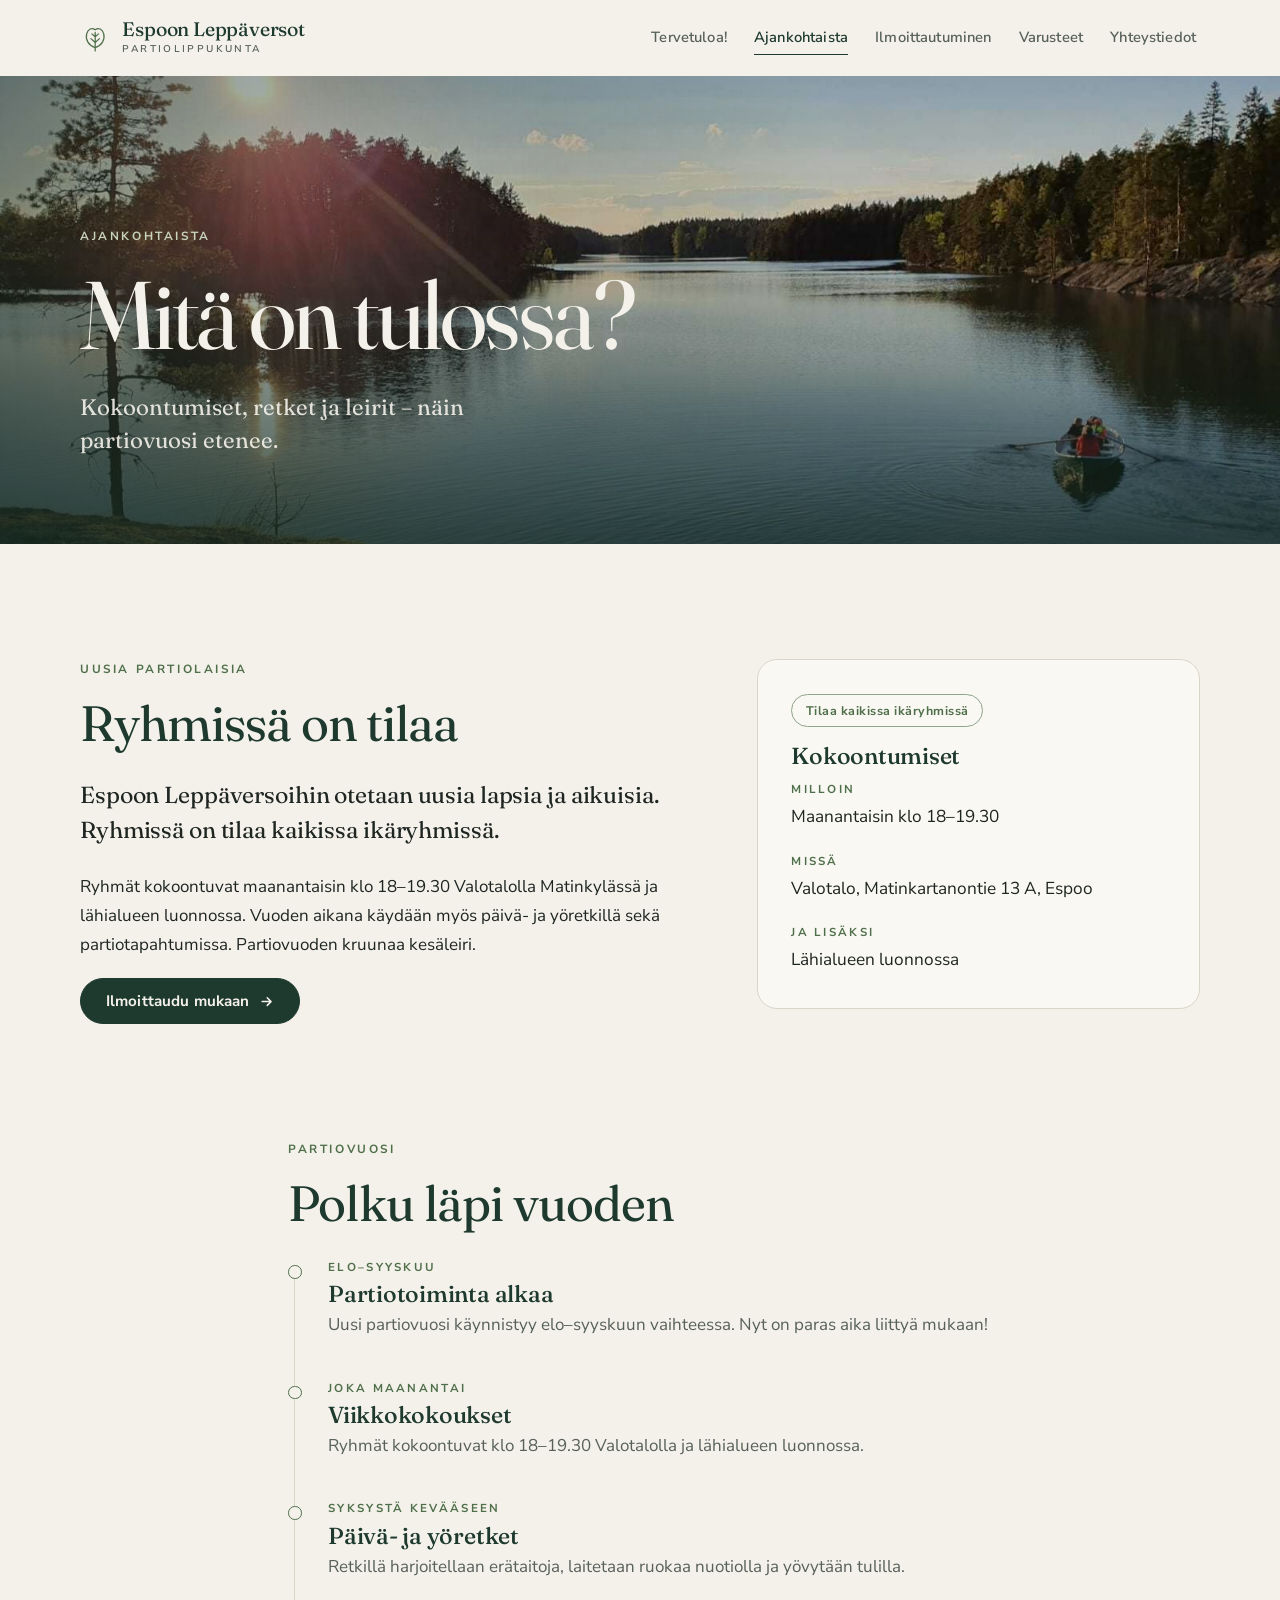
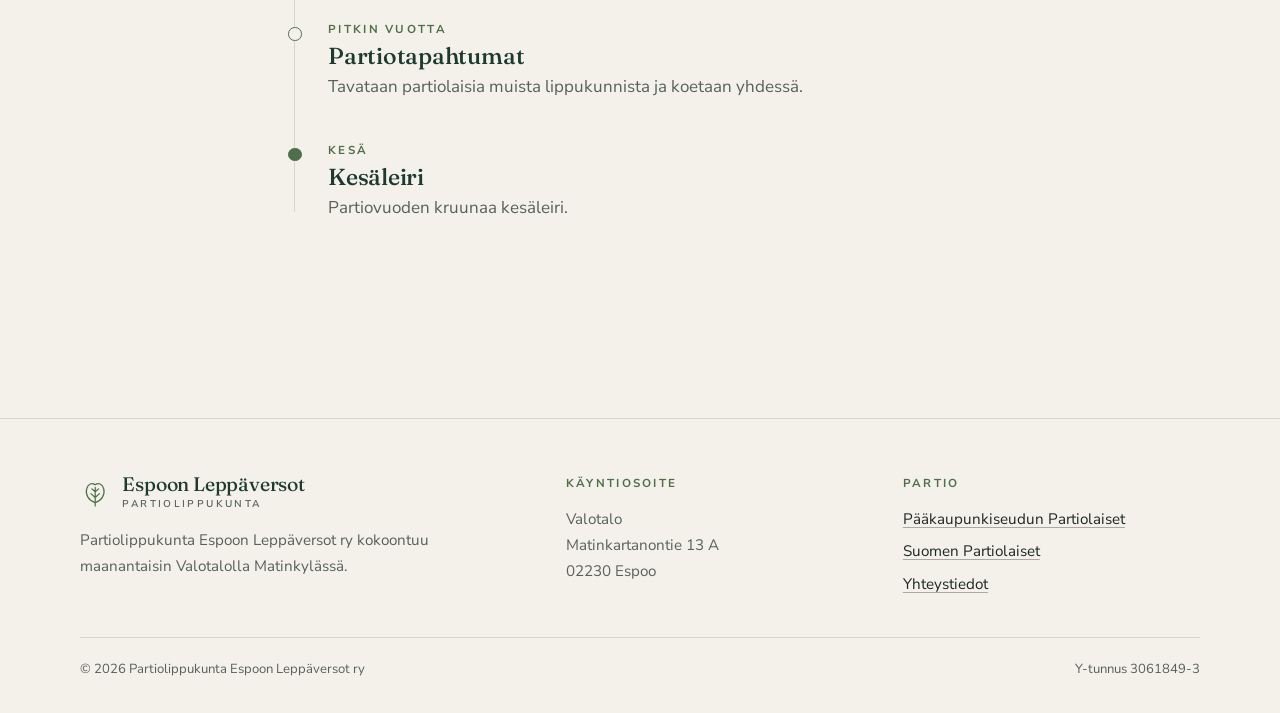
==== ajankohtaista/index.html @ aa21e2ee "initial commit" ====
<!doctype html>
<html lang="fi">
<head>
  <meta charset="utf-8">
  <meta name="viewport" content="width=device-width, initial-scale=1">
  <title>Ajankohtaista – Espoon Leppäversot</title>
  <meta name="description" content="Espoon Leppäversot kokoontuu maanantaisin klo 18–19.30 Valotalolla Matinkylässä. Ryhmissä on tilaa kaikissa ikäryhmissä.">
  <meta name="theme-color" content="#f4f1ea">
  <meta property="og:title" content="Ajankohtaista – Espoon Leppäversot">
  <meta property="og:description" content="Espoon Leppäversot kokoontuu maanantaisin klo 18–19.30 Valotalolla Matinkylässä. Ryhmissä on tilaa kaikissa ikäryhmissä.">
  <meta property="og:image" content="../assets/img/jarvi.jpg">
  <meta property="og:locale" content="fi_FI">
  <link rel="icon" href="../assets/img/favicon.svg" type="image/svg+xml">
  <link rel="preload" href="../assets/fonts/fraunces.woff2" as="font" type="font/woff2" crossorigin>
  <link rel="preload" href="../assets/fonts/nunito-sans.woff2" as="font" type="font/woff2" crossorigin>
  <link rel="stylesheet" href="../assets/css/style.css">
  <script>document.documentElement.classList.add("js");</script>
  <script src="../assets/js/main.js" defer></script>
</head>
<body data-page="ajankohtaista">
  <script src="../assets/js/layout.js" data-part="header"></script>

  <main id="main">
    <section class="hero hero--page" style="--focus: center 40%">
      <div class="hero__frame">
        <img class="hero__bg" src="../assets/img/jarvi.jpg" srcset="../assets/img/jarvi-800.jpg 800w, ../assets/img/jarvi.jpg 1600w" sizes="100vw" alt="Aurinko laskee metsäjärven ylle, partiolaiset soutavat veneellä" fetchpriority="high">
        <div class="hero__content">
          <p class="kicker">Ajankohtaista</p>
          <h1>Mitä on tulossa?</h1>
          <p class="hero__tagline">Kokoontumiset, retket ja leirit – näin partiovuosi etenee.</p>
        </div>
      </div>
    </section>

    <section class="section">
      <div class="wrap meet">
        <div class="reveal">
          <p class="kicker">Uusia partiolaisia</p>
          <h2>Ryhmissä on tilaa</h2>
          <p class="lead">Espoon Leppäversoihin otetaan uusia lapsia ja aikuisia. Ryhmissä on tilaa kaikissa ikäryhmissä.</p>
          <p>Ryhmät kokoontuvat maanantaisin klo 18–19.30 Valotalolla Matinkylässä ja lähialueen luonnossa. Vuoden aikana käydään myös päivä- ja yöretkillä sekä partiotapahtumissa. Partiovuoden kruunaa kesäleiri.</p>
          <div class="actions">
            <a class="btn" href="../ilmoittaudu/">Ilmoittaudu mukaan <svg viewBox="0 0 24 24" fill="none" stroke="currentColor" stroke-width="2.4" stroke-linecap="round" stroke-linejoin="round" aria-hidden="true"><path d="M5 12h14M13 6l6 6-6 6"/></svg></a>
          </div>
        </div>
        <aside class="card reveal" style="--delay: .1s" aria-labelledby="kokoontumiset">
          <span class="badge">Tilaa kaikissa ikäryhmissä</span>
          <h3 id="kokoontumiset" style="margin-top: 1rem">Kokoontumiset</h3>
          <dl class="info">
            <div><dt>Milloin</dt><dd>Maanantaisin klo 18–19.30</dd></div>
            <div><dt>Missä</dt><dd>Valotalo, Matinkartanontie 13 A, Espoo</dd></div>
            <div><dt>Ja lisäksi</dt><dd>Lähialueen luonnossa</dd></div>
          </dl>
        </aside>
      </div>
    </section>

    <section class="section" style="padding-top: 0" aria-labelledby="partiovuosi">
      <div class="wrap wrap--narrow">
        <div class="reveal">
          <p class="kicker">Partiovuosi</p>
          <h2 id="partiovuosi">Polku läpi vuoden</h2>
        </div>
        <!--
          Ajankohtaisia tapahtumia voi lisätä tähän listaan kopioimalla <li>-elementin.
          Päivämäärälliseen tapahtumaan käytä esim.:
            <li><time datetime="2026-11-14">La 14.11.</time><h3>Yöretki</h3><p>Lisätietoa…</p></li>
        -->
        <ol class="trail">
          <li class="reveal"><span class="when">Elo–syyskuu</span><h3>Partiotoiminta alkaa</h3><p>Uusi partiovuosi käynnistyy elo–syyskuun vaihteessa. Nyt on paras aika liittyä mukaan!</p></li>
          <li class="reveal"><span class="when">Joka maanantai</span><h3>Viikkokokoukset</h3><p>Ryhmät kokoontuvat klo 18–19.30 Valotalolla ja lähialueen luonnossa.</p></li>
          <li class="reveal"><span class="when">Syksystä kevääseen</span><h3>Päivä- ja yöretket</h3><p>Retkillä harjoitellaan erätaitoja, laitetaan ruokaa nuotiolla ja yövytään tulilla.</p></li>
          <li class="reveal"><span class="when">Pitkin vuotta</span><h3>Partiotapahtumat</h3><p>Tavataan partiolaisia muista lippukunnista ja koetaan yhdessä.</p></li>
          <li class="reveal"><span class="when">Kesä</span><h3>Kesäleiri</h3><p>Partiovuoden kruunaa kesäleiri.</p></li>
        </ol>
      </div>
    </section>

  </main>

  <script src="../assets/js/layout.js" data-part="footer"></script>
</body>
</html>
---- assets/css/style.css ----
/* ==========================================================================
   Espoon Leppäversot — global stylesheet
   Plain CSS, no frameworks. Sections:
   1. Fonts   2. Tokens   3. Base   4. Layout   5. Header & nav
   6. Hero   7. Components   8. Page sections   9. Footer
   10. Lightbox   11. Motion   12. Responsive
   ========================================================================== */

/* 1. Fonts (local, SIL Open Font License) -------------------------------- */
@font-face {
  font-family: "Fraunces";
  src: url("../fonts/fraunces.woff2") format("woff2");
  font-weight: 400 800;
  font-style: normal;
  font-display: swap;
}
@font-face {
  font-family: "Fraunces";
  src: url("../fonts/fraunces-italic.woff2") format("woff2");
  font-weight: 400 600;
  font-style: italic;
  font-display: swap;
}
@font-face {
  font-family: "Nunito Sans";
  src: url("../fonts/nunito-sans.woff2") format("woff2");
  font-weight: 400 800;
  font-style: normal;
  font-display: swap;
}
@font-face {
  font-family: "Nunito Sans";
  src: url("../fonts/nunito-sans-italic.woff2") format("woff2");
  font-weight: 400;
  font-style: italic;
  font-display: swap;
}

/* 2. Design tokens ------------------------------------------------------- */
:root {
  /* forest palette: deep pine, moss, sage, lichen, birch-bark cream, brass */
  --pine: #1e3a2f;
  --pine-deep: #142a21;
  --moss: #4f6f4a;
  --sage: #8fa58a;
  --lichen: #c9d4bd;
  --cream: #f4f1ea;
  --brass: #a8834a;

  --bg: var(--cream);
  --surface: #faf8f3;
  --ink: #1f2622;
  --ink-soft: #57615a;
  --line: #d9d5c9;
  --heading: var(--pine);
  --accent: var(--moss);
  --link: var(--pine);

  --font-display: "Fraunces", "Iowan Old Style", "Palatino Linotype", Georgia, serif;
  --font-body: "Nunito Sans", system-ui, -apple-system, "Segoe UI", Roboto, sans-serif;

  --wrap: 70rem;
  --gutter: clamp(1.1rem, 4vw, 2.5rem);
  --radius: 1.25rem;
  --radius-lg: clamp(1.25rem, 2.5vw, 2rem);
  --header-h: 4.75rem;
  --ease: cubic-bezier(.2, .7, .2, 1);

  color-scheme: light;
}

@media (prefers-color-scheme: dark) {
  :root {
    --bg: #111915;
    --surface: #17221c;
    --ink: #e4e8df;
    --ink-soft: #a9b3a8;
    --line: #2a3a31;
    --heading: #e6ebdc;
    --accent: var(--sage);
    --link: var(--lichen);
    color-scheme: dark;
  }
}

/* 3. Base ---------------------------------------------------------------- */
*, *::before, *::after { box-sizing: border-box; }

html {
  -webkit-text-size-adjust: 100%;
  scroll-behavior: smooth;
  scroll-padding-top: calc(var(--header-h) + 1rem);
}

body {
  margin: 0;
  background: var(--bg);
  color: var(--ink);
  font-family: var(--font-body);
  font-size: 1.0625rem;
  line-height: 1.7;
  text-rendering: optimizeLegibility;
  -webkit-font-smoothing: antialiased;
}

img { display: block; max-width: 100%; height: auto; }

h1, h2, h3 {
  font-family: var(--font-display);
  font-optical-sizing: auto;
  font-weight: 400;
  color: var(--heading);
  line-height: 1.08;
  letter-spacing: -.02em;
  margin: 0 0 .55em;
  text-wrap: balance;
}
h1 { font-size: clamp(2.8rem, 7.5vw, 6rem); letter-spacing: -.03em; }
h2 { font-size: clamp(2rem, 4.2vw, 3.1rem); }
h3 { font-size: clamp(1.25rem, 2vw, 1.45rem); font-weight: 500; letter-spacing: -.01em; }
h1 em, h2 em { font-style: italic; color: var(--accent); }

p { margin: 0 0 1.1em; text-wrap: pretty; }

a {
  color: var(--link);
  text-decoration: underline;
  text-decoration-color: color-mix(in srgb, currentColor 35%, transparent);
  text-decoration-thickness: 1px;
  text-underline-offset: .22em;
  transition: text-decoration-color .2s, color .2s;
}
a:hover { text-decoration-color: currentColor; }

:focus-visible {
  outline: 2px solid var(--brass);
  outline-offset: 3px;
  border-radius: 4px;
}

::selection { background: var(--lichen); color: var(--pine-deep); }

.skip-link {
  position: absolute;
  left: 1rem;
  top: -4rem;
  z-index: 100;
  padding: .6rem 1rem;
  background: var(--pine);
  color: var(--cream);
  border-radius: .5rem;
}
.skip-link:focus { top: 1rem; }

/* 4. Layout -------------------------------------------------------------- */
.wrap {
  width: min(100% - 2 * var(--gutter), var(--wrap));
  margin-inline: auto;
}
.wrap--narrow { --wrap: 44rem; }

.section { padding-block: clamp(4rem, 9vw, 7.5rem); }

.split {
  display: grid;
  gap: clamp(2.5rem, 6vw, 6rem);
  align-items: center;
  grid-template-columns: 1.1fr .9fr;
}

.kicker {
  display: block;
  font-family: var(--font-body);
  font-weight: 700;
  font-size: .74rem;
  letter-spacing: .22em;
  text-transform: uppercase;
  color: var(--accent);
  margin-bottom: 1.1rem;
}

.lead {
  font-family: var(--font-display);
  font-weight: 400;
  font-size: clamp(1.2rem, 2vw, 1.45rem);
  line-height: 1.5;
  color: var(--ink);
  letter-spacing: -.005em;
}

/* 5. Header & nav -------------------------------------------------------- */
.site-header {
  position: sticky;
  top: 0;
  z-index: 50;
  height: var(--header-h);
  border-bottom: 1px solid transparent;
  transition: border-color .3s;
}
/* The frosted background sits on a pseudo-element: a backdrop-filter on the
   header itself would trap the fixed mobile menu inside the header's box. */
.site-header::before {
  content: "";
  position: absolute;
  inset: 0;
  z-index: -1;
  background: color-mix(in srgb, var(--bg) 86%, transparent);
  -webkit-backdrop-filter: blur(14px);
  backdrop-filter: blur(14px);
}
.nav-open .site-header::before { background: var(--bg); }
.site-header.is-scrolled { border-bottom-color: var(--line); }

.site-header .wrap {
  height: 100%;
  display: flex;
  align-items: center;
  justify-content: space-between;
  gap: 1rem;
}

.brand {
  display: inline-flex;
  align-items: center;
  gap: .75rem;
  color: var(--heading);
  text-decoration: none;
  font-family: var(--font-display);
  font-weight: 450;
  font-size: 1.22rem;
  letter-spacing: -.01em;
  line-height: 1;
}
.brand svg { width: 1.9rem; height: 1.9rem; flex: none; color: var(--accent); transition: transform .6s var(--ease); }
.brand:hover svg { transform: rotate(-10deg); }
.brand small {
  display: block;
  font-family: var(--font-body);
  font-weight: 600;
  font-size: .62rem;
  letter-spacing: .24em;
  text-transform: uppercase;
  color: var(--ink-soft);
  margin-top: .35rem;
}

.nav ul {
  display: flex;
  gap: clamp(.25rem, 1.5vw, 1.4rem);
  margin: 0;
  padding: 0;
  list-style: none;
}
.nav a {
  position: relative;
  display: block;
  padding: .5rem .25rem;
  color: var(--ink-soft);
  text-decoration: none;
  font-weight: 600;
  font-size: .92rem;
  letter-spacing: .01em;
}
.nav a::after {
  content: "";
  position: absolute;
  left: .25rem;
  right: .25rem;
  bottom: .2rem;
  height: 1px;
  background: currentColor;
  transform: scaleX(0);
  transform-origin: left;
  transition: transform .35s var(--ease);
}
.nav a:hover { color: var(--heading); }
.nav a:hover::after, .nav a[aria-current="page"]::after { transform: scaleX(1); }
.nav a[aria-current="page"] { color: var(--heading); }

.nav-toggle {
  display: none;
  appearance: none;
  border: 0;
  background: transparent;
  color: var(--heading);
  width: 2.75rem;
  height: 2.75rem;
  margin-right: -.5rem;
  cursor: pointer;
  position: relative;
}
.nav-toggle span,
.nav-toggle span::before,
.nav-toggle span::after {
  position: absolute;
  left: 50%;
  width: 1.35rem;
  height: 1.5px;
  margin-left: -.675rem;
  background: currentColor;
  transition: transform .3s var(--ease), background-color .2s;
}
.nav-toggle span { top: 50%; }
.nav-toggle span::before, .nav-toggle span::after { content: ""; left: 0; margin: 0; }
.nav-toggle span::before { transform: translateY(-5px); }
.nav-toggle span::after { transform: translateY(5px); }
.nav-toggle[aria-expanded="true"] span { background: transparent; }
.nav-toggle[aria-expanded="true"] span::before { transform: rotate(45deg); background: var(--heading); }
.nav-toggle[aria-expanded="true"] span::after { transform: rotate(-45deg); background: var(--heading); }

/* 6. Hero — a framed photograph ------------------------------------------ */
.hero__frame {
  position: relative;
  isolation: isolate;
  display: flex;
  align-items: flex-end;
  min-height: min(calc(100svh - var(--header-h)), 52rem);
  overflow: hidden;
  background: var(--pine);
  color: var(--cream);
}
.hero--page .hero__frame { min-height: clamp(20rem, 52svh, 30rem); }

.hero__bg {
  position: absolute;
  inset: 0;
  z-index: -2;
  width: 100%;
  height: 100%;
  object-fit: cover;
  object-position: var(--focus, center);
  animation: settle 2.4s var(--ease) both;
}
.hero__frame::before {
  content: "";
  position: absolute;
  inset: 0;
  z-index: -1;
  background:
    linear-gradient(180deg, rgb(20 42 33 / .15) 0%, rgb(20 42 33 / 0) 35%, rgb(20 42 33 / .75) 100%),
    linear-gradient(90deg, rgb(20 42 33 / .45) 0%, rgb(20 42 33 / 0) 65%);
}

.hero__content {
  width: min(100% - 2 * var(--gutter), var(--wrap));
  margin-inline: auto;
  padding-block: clamp(2.5rem, 7vw, 5.5rem);
}
.hero h1 { color: var(--cream); margin-bottom: .25em; max-width: 14ch; }
.hero .kicker { color: var(--lichen); }
.hero__tagline {
  max-width: 34rem;
  margin: 0;
  font-family: var(--font-display);
  font-size: clamp(1.15rem, 2vw, 1.4rem);
  line-height: 1.45;
  color: rgb(244 241 234 / .9);
}
.hero__tagline q { font-style: italic; quotes: "”" "”"; }
.hero .actions { margin-top: 2rem; }
.hero .btn { --btn-bg: var(--cream); --btn-ink: var(--pine); --btn-line: var(--cream); }
.hero .btn:hover { --btn-bg: #fff; --btn-line: #fff; }
.hero .btn--light { --btn-bg: transparent; --btn-ink: var(--cream); --btn-line: rgb(244 241 234 / .55); }
.hero .btn--light:hover { --btn-bg: rgb(244 241 234 / .1); --btn-line: var(--cream); }

/* 7. Components ---------------------------------------------------------- */
.actions { display: flex; flex-wrap: wrap; gap: .75rem; }

.btn {
  --btn-bg: var(--pine);
  --btn-ink: var(--cream);
  --btn-line: var(--btn-bg);
  display: inline-flex;
  align-items: center;
  gap: .65em;
  padding: .85rem 1.55rem;
  border-radius: 999px;
  border: 1px solid var(--btn-line);
  background: var(--btn-bg);
  color: var(--btn-ink);
  font: 700 .95rem/1.1 var(--font-body);
  letter-spacing: .01em;
  text-decoration: none;
  cursor: pointer;
  transition: background-color .25s, color .25s, border-color .25s;
}
.btn:hover { --btn-bg: var(--moss); --btn-line: var(--moss); }
.btn svg { width: 1em; height: 1em; transition: transform .3s var(--ease); }
.btn:hover svg { transform: translateX(3px); }
.btn--ghost, .btn--ghost:hover { --btn-bg: transparent; --btn-ink: var(--heading); --btn-line: var(--line); }
.btn--ghost:hover { --btn-line: var(--heading); }
.btn--light { --btn-bg: var(--cream); --btn-ink: var(--pine); --btn-line: var(--cream); }
.btn--light:hover { --btn-bg: #fff; --btn-line: #fff; }
.btn--small { padding: .5rem 1rem; font-size: .85rem; }

@media (prefers-color-scheme: dark) {
  .btn { --btn-bg: var(--lichen); --btn-ink: var(--pine-deep); }
  .btn:hover { --btn-bg: #dfe6d5; --btn-line: #dfe6d5; }
}

.card {
  background: var(--surface);
  border: 1px solid var(--line);
  border-radius: var(--radius);
  padding: clamp(1.5rem, 3vw, 2.1rem);
}

/* Ornament: a single line-drawn alder sprig between hairlines */
.ornament {
  display: flex;
  align-items: center;
  justify-content: center;
  gap: 1.25rem;
  color: var(--sage);
  width: min(100% - 2 * var(--gutter), 22rem);
  margin: 0 auto;
}
.ornament::before, .ornament::after {
  content: "";
  flex: 1;
  height: 1px;
  background: var(--line);
}
.ornament svg { width: 4.75rem; height: auto; }

/* Activity list — hairline columns, thin icons */
.features {
  display: grid;
  grid-template-columns: repeat(4, 1fr);
  margin-top: clamp(2.5rem, 5vw, 3.5rem);
  border-top: 1px solid var(--line);
}
.feature { padding: 2rem clamp(1rem, 2vw, 1.75rem) 0 0; }
.feature + .feature { padding-left: clamp(1rem, 2vw, 1.75rem); border-left: 1px solid var(--line); }
.feature p { margin: 0; color: var(--ink-soft); font-size: 1rem; }
.feature h3 { margin-bottom: .4rem; }
.icon {
  width: 2.6rem;
  height: 2.6rem;
  margin-bottom: 1.4rem;
  color: var(--accent);
}
.icon svg { width: 100%; height: 100%; fill: none; stroke: currentColor; stroke-width: 1.1; stroke-linecap: round; stroke-linejoin: round; }

/* Photos */
.photo { margin: 0; }
.photo img {
  width: 100%;
  aspect-ratio: 4 / 3;
  object-fit: cover;
  border-radius: var(--radius);
  transition: transform 1.2s var(--ease);
}
.photo button {
  all: unset;
  display: block;
  cursor: zoom-in;
  border-radius: var(--radius);
  overflow: hidden;
}
.photo button:hover img { transform: scale(1.035); }
.photo button:focus-visible { outline: 2px solid var(--brass); outline-offset: 4px; }
.photo figcaption {
  margin-top: .8rem;
  font: italic 400 .98rem/1.4 var(--font-display);
  color: var(--ink-soft);
}
.photo figcaption::before {
  content: "";
  display: inline-block;
  width: 1.4rem;
  height: 1px;
  margin-right: .6rem;
  vertical-align: middle;
  background: var(--sage);
}
.intro .photo img { aspect-ratio: 4 / 5; }

.gallery {
  display: grid;
  grid-template-columns: 1.25fr .8fr 1fr;
  gap: clamp(1.25rem, 3vw, 2.5rem);
  align-items: center;
  margin-top: clamp(3.5rem, 7vw, 5.5rem);
}
.gallery .photo:last-child { margin-top: 5rem; }

.quote { margin: 0; padding: 0 .5rem; text-align: center; }
.quote .ornament { width: 100%; margin-bottom: 1.25rem; }
.quote p {
  margin: 0;
  font: italic 400 clamp(1.4rem, 2.4vw, 1.85rem)/1.3 var(--font-display);
  color: var(--heading);
  letter-spacing: -.01em;
}

/* Key–value lists */
.info { display: grid; gap: 1.25rem; margin: 0; }
.info div { display: grid; gap: .15rem; }
.info dt {
  font-weight: 700;
  font-size: .72rem;
  letter-spacing: .2em;
  text-transform: uppercase;
  color: var(--accent);
}
.info dd { margin: 0; font-size: 1.08rem; }
.info .mono { font-variant-numeric: tabular-nums; letter-spacing: .03em; }

.badge {
  display: inline-block;
  padding: .3rem .85rem;
  border-radius: 999px;
  border: 1px solid var(--sage);
  color: var(--accent);
  font-weight: 700;
  font-size: .78rem;
  letter-spacing: .04em;
}

/* Year timeline — a quiet vertical line with small rings */
.trail {
  position: relative;
  list-style: none;
  margin: 0;
  padding: 0 0 0 2.5rem;
}
.trail::before {
  content: "";
  position: absolute;
  left: .4rem;
  top: .7rem;
  bottom: .7rem;
  width: 1px;
  background: var(--line);
}
.trail li { position: relative; padding-bottom: 2.4rem; }
.trail li:last-child { padding-bottom: 0; }
.trail li::before {
  content: "";
  position: absolute;
  left: -2.5rem;
  top: .45rem;
  width: .85rem;
  height: .85rem;
  border-radius: 50%;
  background: var(--bg);
  border: 1px solid var(--accent);
}
.trail li:last-child::before { background: var(--accent); }
.trail .when {
  display: block;
  font-weight: 700;
  font-size: .72rem;
  letter-spacing: .2em;
  text-transform: uppercase;
  color: var(--accent);
}
.trail h3 { margin: .25rem 0 .3rem; }
.trail p { margin: 0; color: var(--ink-soft); }

/* Numbered steps — large italic numerals between hairlines */
.steps {
  counter-reset: step;
  list-style: none;
  margin: clamp(2rem, 4vw, 3rem) 0 0;
  padding: 0;
  border-top: 1px solid var(--line);
}
.steps > li {
  counter-increment: step;
  display: grid;
  grid-template-columns: clamp(3.5rem, 9vw, 6rem) 1fr;
  padding-block: 2.25rem;
  border-bottom: 1px solid var(--line);
}
.steps > li::before {
  content: counter(step, decimal-leading-zero);
  grid-row: 1 / span 10;
  font: italic 400 clamp(2rem, 4.5vw, 3rem)/1 var(--font-display);
  color: var(--sage);
}
.steps > li > * { grid-column: 2; justify-self: start; }
.steps h3 { margin: .3rem 0 .5rem; }
.steps ul { margin: .25rem 0 1rem; padding-left: 1.2rem; }
.steps li li::marker { color: var(--sage); }
.steps p:last-child { margin-bottom: 0; }

.phone {
  display: flex;
  flex-wrap: wrap;
  align-items: center;
  gap: .9rem;
  margin: .5rem 0 1.1rem;
}
.phone strong {
  font: 400 clamp(1.5rem, 3vw, 1.9rem)/1 var(--font-display);
  color: var(--heading);
  font-variant-numeric: lining-nums tabular-nums;
  letter-spacing: -.01em;
}

/* Two-column comparison */
.compare {
  display: grid;
  grid-template-columns: repeat(auto-fit, minmax(16rem, 1fr));
  gap: 1.25rem;
  margin-top: 2rem;
}
.compare ul { list-style: none; padding: 0; margin: 1rem 0 0; }
.compare li {
  position: relative;
  padding: .55rem 0 .55rem 1.6rem;
  border-top: 1px solid var(--line);
}
.compare li::before {
  position: absolute;
  left: 0;
  top: .5rem;
  font-family: var(--font-display);
  font-size: 1.05rem;
  color: var(--accent);
}
.compare .plus::before { content: "+"; }
.compare .minus::before { content: "–"; color: var(--brass); }

.contacts {
  display: grid;
  grid-template-columns: repeat(auto-fit, minmax(16rem, 1fr));
  gap: 1.25rem;
  margin-top: 2.5rem;
}
.contact h3 { font-size: clamp(1.5rem, 2.6vw, 1.9rem); font-weight: 400; margin: .35rem 0 0; }
.contact .role {
  font-weight: 700;
  font-size: .72rem;
  letter-spacing: .2em;
  text-transform: uppercase;
  color: var(--accent);
}
.contact .phone { margin-top: 1rem; }

.org-links {
  list-style: none;
  margin: 2rem 0 0;
  padding: 0;
  border-top: 1px solid var(--line);
}
.org-links a {
  display: flex;
  flex-wrap: wrap;
  align-items: baseline;
  justify-content: space-between;
  gap: .25rem 1.5rem;
  padding: 1.1rem 0;
  border-bottom: 1px solid var(--line);
  text-decoration: none;
  color: var(--ink);
}
.org-links strong {
  font: 400 clamp(1.2rem, 2vw, 1.4rem)/1.2 var(--font-display);
  color: var(--heading);
  transition: transform .35s var(--ease), color .35s;
}
.org-links span { font-size: .9rem; color: var(--ink-soft); }
.org-links a:hover strong { transform: translateX(.4rem); color: var(--accent); }

/* 8. Page sections ------------------------------------------------------- */
.section--band { padding-inline: clamp(.6rem, 1.6vw, 1.25rem); padding-top: 0; }
.band {
  --heading: var(--cream);
  --accent: var(--lichen);
  --link: var(--lichen);
  width: auto;
  padding: clamp(3rem, 7vw, 6rem) max(clamp(1.25rem, 5vw, 4rem), (100% - var(--wrap)) / 2);
  border-radius: var(--radius-lg);
  background:
    radial-gradient(90% 120% at 100% 0%, rgb(143 165 138 / .18), transparent 60%),
    var(--pine);
  color: rgb(244 241 234 / .82);
}
.band .lead { color: var(--cream); }
.band .btn { --btn-bg: var(--cream); --btn-ink: var(--pine); --btn-line: var(--cream); }
.band .btn:hover { --btn-bg: #fff; --btn-line: #fff; }
.band .btn--ghost { --btn-bg: transparent; --btn-ink: var(--cream); --btn-line: rgb(244 241 234 / .4); }
.band .btn--ghost:hover { --btn-bg: transparent; --btn-line: var(--cream); }

.join {
  display: grid;
  grid-template-columns: 1.3fr .7fr;
  gap: clamp(2.5rem, 6vw, 5rem);
  align-items: end;
}
.join__aside {
  padding-left: clamp(1.5rem, 3vw, 2.5rem);
  border-left: 1px solid rgb(244 241 234 / .2);
}
.join__aside h3 { font-style: italic; }
.join__aside p { margin: 0; }

.prose .reveal + .reveal > h2:first-child { margin-top: 3rem; }

.meet {
  display: grid;
  grid-template-columns: 1.15fr .85fr;
  gap: clamp(2.5rem, 6vw, 5rem);
  align-items: start;
}

/* 9. Footer -------------------------------------------------------------- */
.site-footer {
  margin-top: clamp(3rem, 7vw, 5rem);
  border-top: 1px solid var(--line);
  color: var(--ink-soft);
  font-size: .95rem;
}
.footer-grid {
  display: grid;
  grid-template-columns: 1.5fr 1fr 1fr;
  gap: 2.5rem;
  padding-block: 3.5rem 2.5rem;
}
.site-footer h2 {
  font: 700 .72rem/1.4 var(--font-body);
  letter-spacing: .2em;
  text-transform: uppercase;
  color: var(--accent);
  margin-bottom: 1rem;
}
.site-footer .brand { margin-bottom: 1.1rem; }
.site-footer p { max-width: 22rem; }
.site-footer a:not(.brand) { color: var(--ink); }
.site-footer ul { list-style: none; margin: 0; padding: 0; display: grid; gap: .4rem; }
.site-footer address { font-style: normal; }
.footer-bottom {
  border-top: 1px solid var(--line);
  padding-block: 1.25rem 2rem;
  font-size: .82rem;
  display: flex;
  flex-wrap: wrap;
  justify-content: space-between;
  gap: .5rem;
}

/* 10. Lightbox ----------------------------------------------------------- */
.lightbox {
  border: 0;
  padding: 0;
  background: transparent;
  max-width: min(92vw, 1400px);
  max-height: 92vh;
  overflow: visible;
}
.lightbox::backdrop { background: rgb(17 25 21 / .9); backdrop-filter: blur(6px); }
.lightbox img { max-height: 82vh; width: auto; border-radius: var(--radius); }
.lightbox p { color: var(--cream); text-align: center; font: italic 400 1.1rem var(--font-display); margin: 1rem 0 0; }
.lightbox__close {
  position: absolute;
  top: -1rem;
  right: -1rem;
  width: 2.75rem;
  height: 2.75rem;
  border-radius: 50%;
  border: 0;
  background: var(--cream);
  color: var(--pine);
  font-size: 1.5rem;
  line-height: 1;
  cursor: pointer;
}

/* 11. Motion ------------------------------------------------------------- */
.js .reveal {
  opacity: 0;
  translate: 0 1.25rem;
  transition: opacity 1s var(--ease), translate 1s var(--ease);
  transition-delay: var(--delay, 0s);
}
.js .reveal.is-visible { opacity: 1; translate: 0 0; }

@keyframes settle {
  from { transform: scale(1.08); }
  to { transform: scale(1); }
}
@keyframes rise {
  from { opacity: 0; translate: 0 1rem; }
  to { opacity: 1; translate: 0 0; }
}
.hero__content > * { animation: rise 1.1s var(--ease) both; animation-delay: .25s; }
.hero__content > :nth-child(2) { animation-delay: .35s; }
.hero__content > :nth-child(3) { animation-delay: .5s; }
.hero__content > :nth-child(4) { animation-delay: .65s; }

@media (prefers-reduced-motion: reduce) {
  *, *::before, *::after { animation: none !important; transition: none !important; scroll-behavior: auto !important; }
  .js .reveal { opacity: 1; translate: none; }
}

/* 12. Responsive --------------------------------------------------------- */
@media (max-width: 60rem) {
  .features { grid-template-columns: 1fr 1fr; }
  .feature:nth-child(3) { padding-left: 0; border-left: 0; }
  .feature:nth-child(n + 3) { margin-top: 2rem; }
}

@media (max-width: 56rem) {
  .split, .join, .meet { grid-template-columns: 1fr; }
  .join__aside { padding-left: 0; padding-top: 2rem; border-left: 0; border-top: 1px solid rgb(244 241 234 / .2); }
  .footer-grid { grid-template-columns: 1fr 1fr; }
  .footer-grid > :first-child { grid-column: 1 / -1; }
  .gallery { grid-template-columns: 1fr 1fr; }
  .gallery .quote { grid-column: 1 / -1; grid-row: 1; padding-bottom: 1rem; }
  .gallery .photo:last-child { margin-top: 0; }
  .intro .photo img { aspect-ratio: 4 / 3; }
}

@media (max-width: 48rem) {
  .nav-toggle { display: block; }
  .nav {
    position: fixed;
    inset: var(--header-h) 0 0;
    z-index: 49;
    overflow-y: auto;
    background: var(--bg);
    padding: 2.5rem var(--gutter);
    visibility: hidden;
    opacity: 0;
    transition: opacity .3s, visibility 0s .3s;
  }
  .nav.is-open { visibility: visible; opacity: 1; transition: opacity .3s; }
  .nav ul { flex-direction: column; gap: 0; border-top: 1px solid var(--line); }
  .nav li { border-bottom: 1px solid var(--line); }
  .nav a { font: 400 1.85rem/1.2 var(--font-display); color: var(--heading); padding: 1rem 0; letter-spacing: -.01em; }
  .nav a::after { display: none; }
  .nav a[aria-current="page"] { font-style: italic; color: var(--accent); }
  body.nav-open { overflow: hidden; }
}

@media (max-width: 34rem) {
  .features { grid-template-columns: 1fr; }
  .feature, .feature + .feature, .feature:nth-child(n + 3) { padding: 1.75rem 0; border-left: 0; margin-top: 0; }
  .feature + .feature { border-top: 1px solid var(--line); }
  .footer-grid { grid-template-columns: 1fr; }
  .gallery { grid-template-columns: 1fr; }
  .brand small { display: none; }
  .steps > li { grid-template-columns: 3rem 1fr; }
}
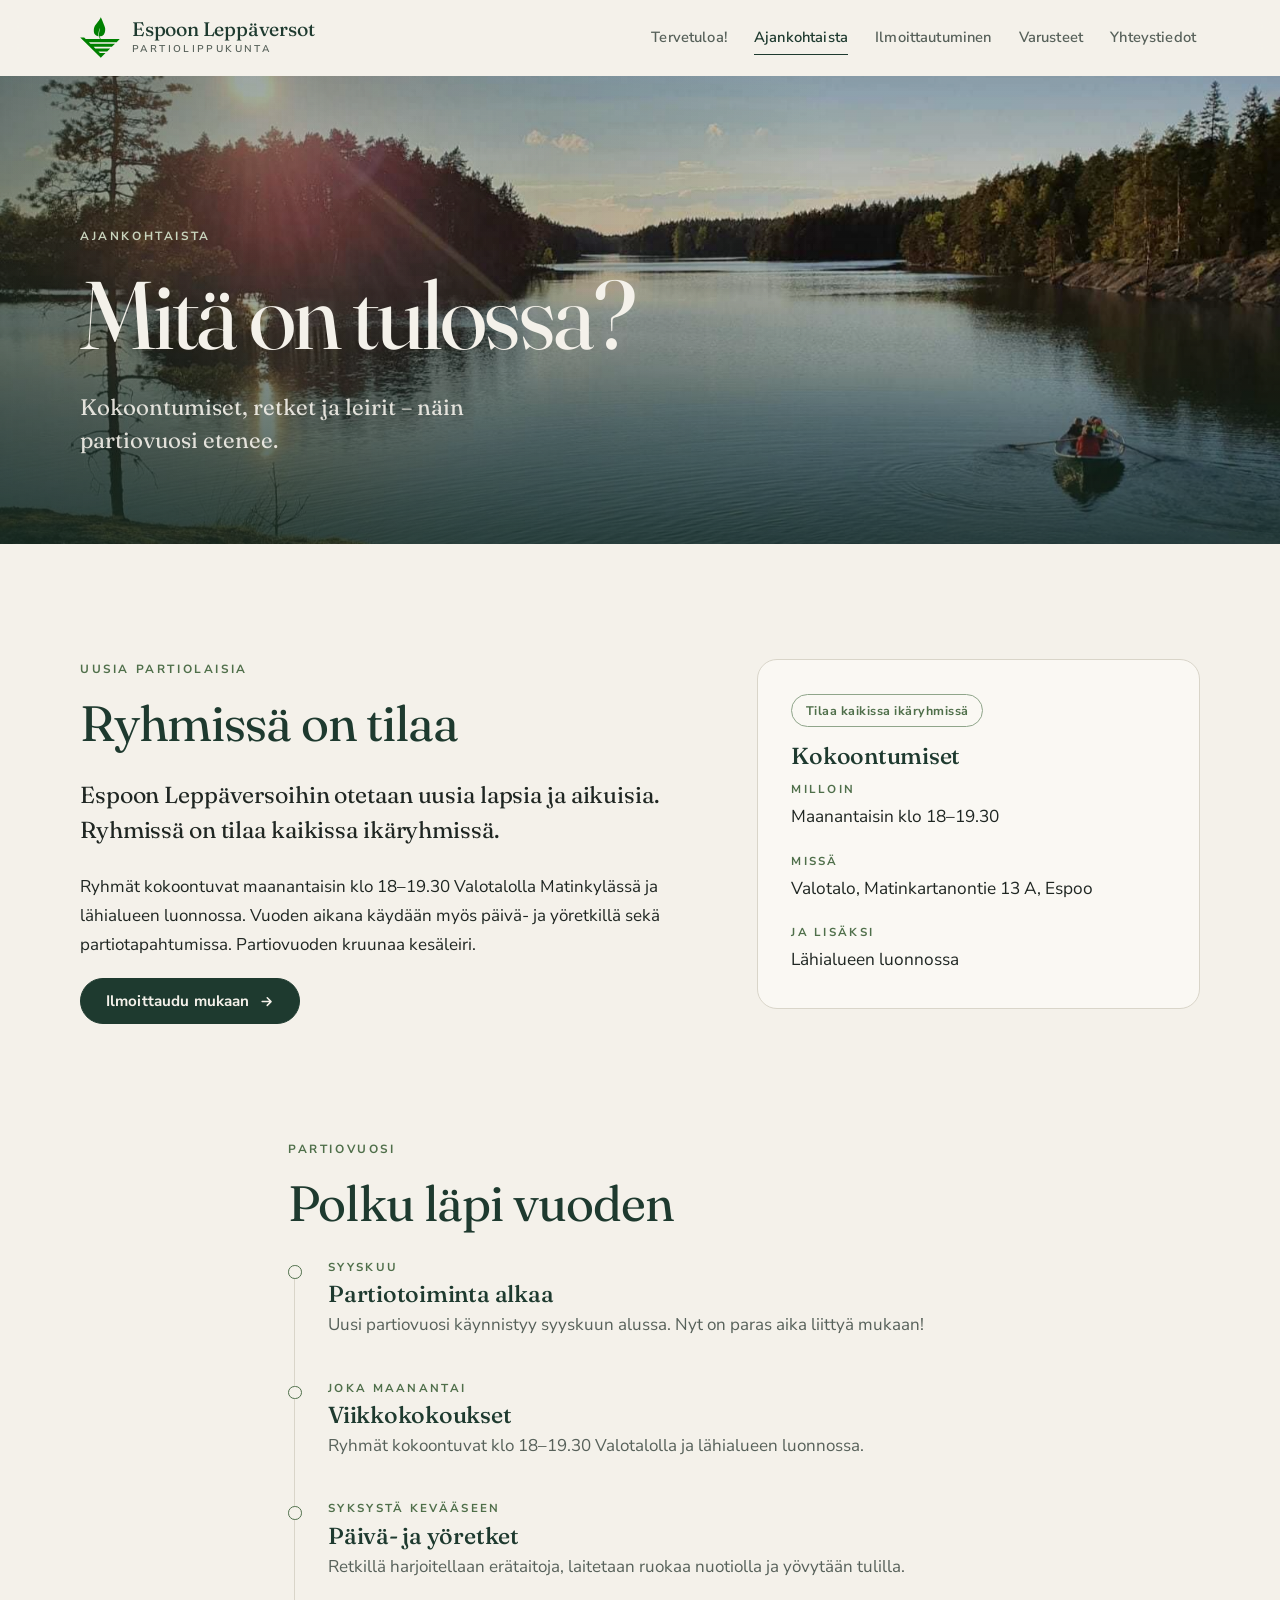
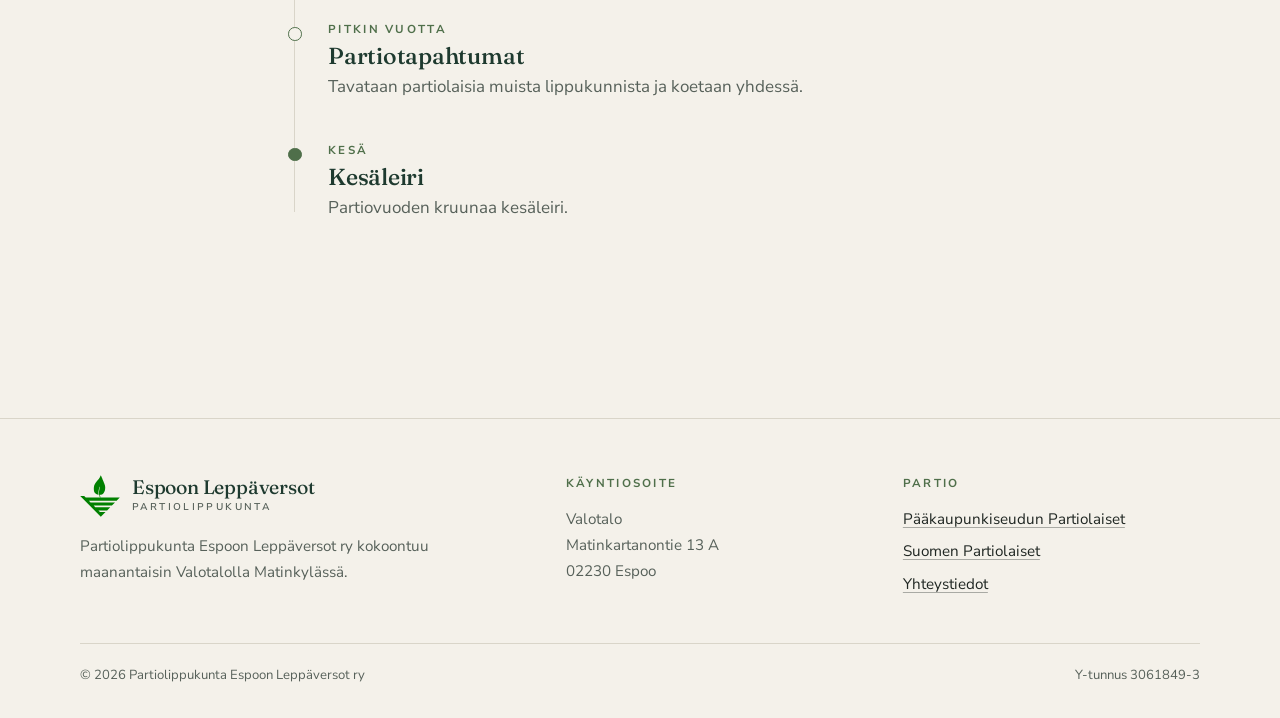
==== commit 0c9a6334: "fixing the page content" ====
--- a/ajankohtaista/index.html
+++ b/ajankohtaista/index.html
@@ -67,7 +67,7 @@
             <li><time datetime="2026-11-14">La 14.11.</time><h3>Yöretki</h3><p>Lisätietoa…</p></li>
         -->
         <ol class="trail">
-          <li class="reveal"><span class="when">Elo–syyskuu</span><h3>Partiotoiminta alkaa</h3><p>Uusi partiovuosi käynnistyy elo–syyskuun vaihteessa. Nyt on paras aika liittyä mukaan!</p></li>
+          <li class="reveal"><span class="when">Syyskuu</span><h3>Partiotoiminta alkaa</h3><p>Uusi partiovuosi käynnistyy syyskuun alussa. Nyt on paras aika liittyä mukaan!</p></li>
           <li class="reveal"><span class="when">Joka maanantai</span><h3>Viikkokokoukset</h3><p>Ryhmät kokoontuvat klo 18–19.30 Valotalolla ja lähialueen luonnossa.</p></li>
           <li class="reveal"><span class="when">Syksystä kevääseen</span><h3>Päivä- ja yöretket</h3><p>Retkillä harjoitellaan erätaitoja, laitetaan ruokaa nuotiolla ja yövytään tulilla.</p></li>
           <li class="reveal"><span class="when">Pitkin vuotta</span><h3>Partiotapahtumat</h3><p>Tavataan partiolaisia muista lippukunnista ja koetaan yhdessä.</p></li>
--- a/assets/css/style.css
+++ b/assets/css/style.css
@@ -231,8 +231,7 @@
   letter-spacing: -.01em;
   line-height: 1;
 }
-.brand svg { width: 1.9rem; height: 1.9rem; flex: none; color: var(--accent); transition: transform .6s var(--ease); }
-.brand:hover svg { transform: rotate(-10deg); }
+.brand__logo { width: auto; height: 2.6rem; flex: none; }
 .brand small {
   display: block;
   font-family: var(--font-body);
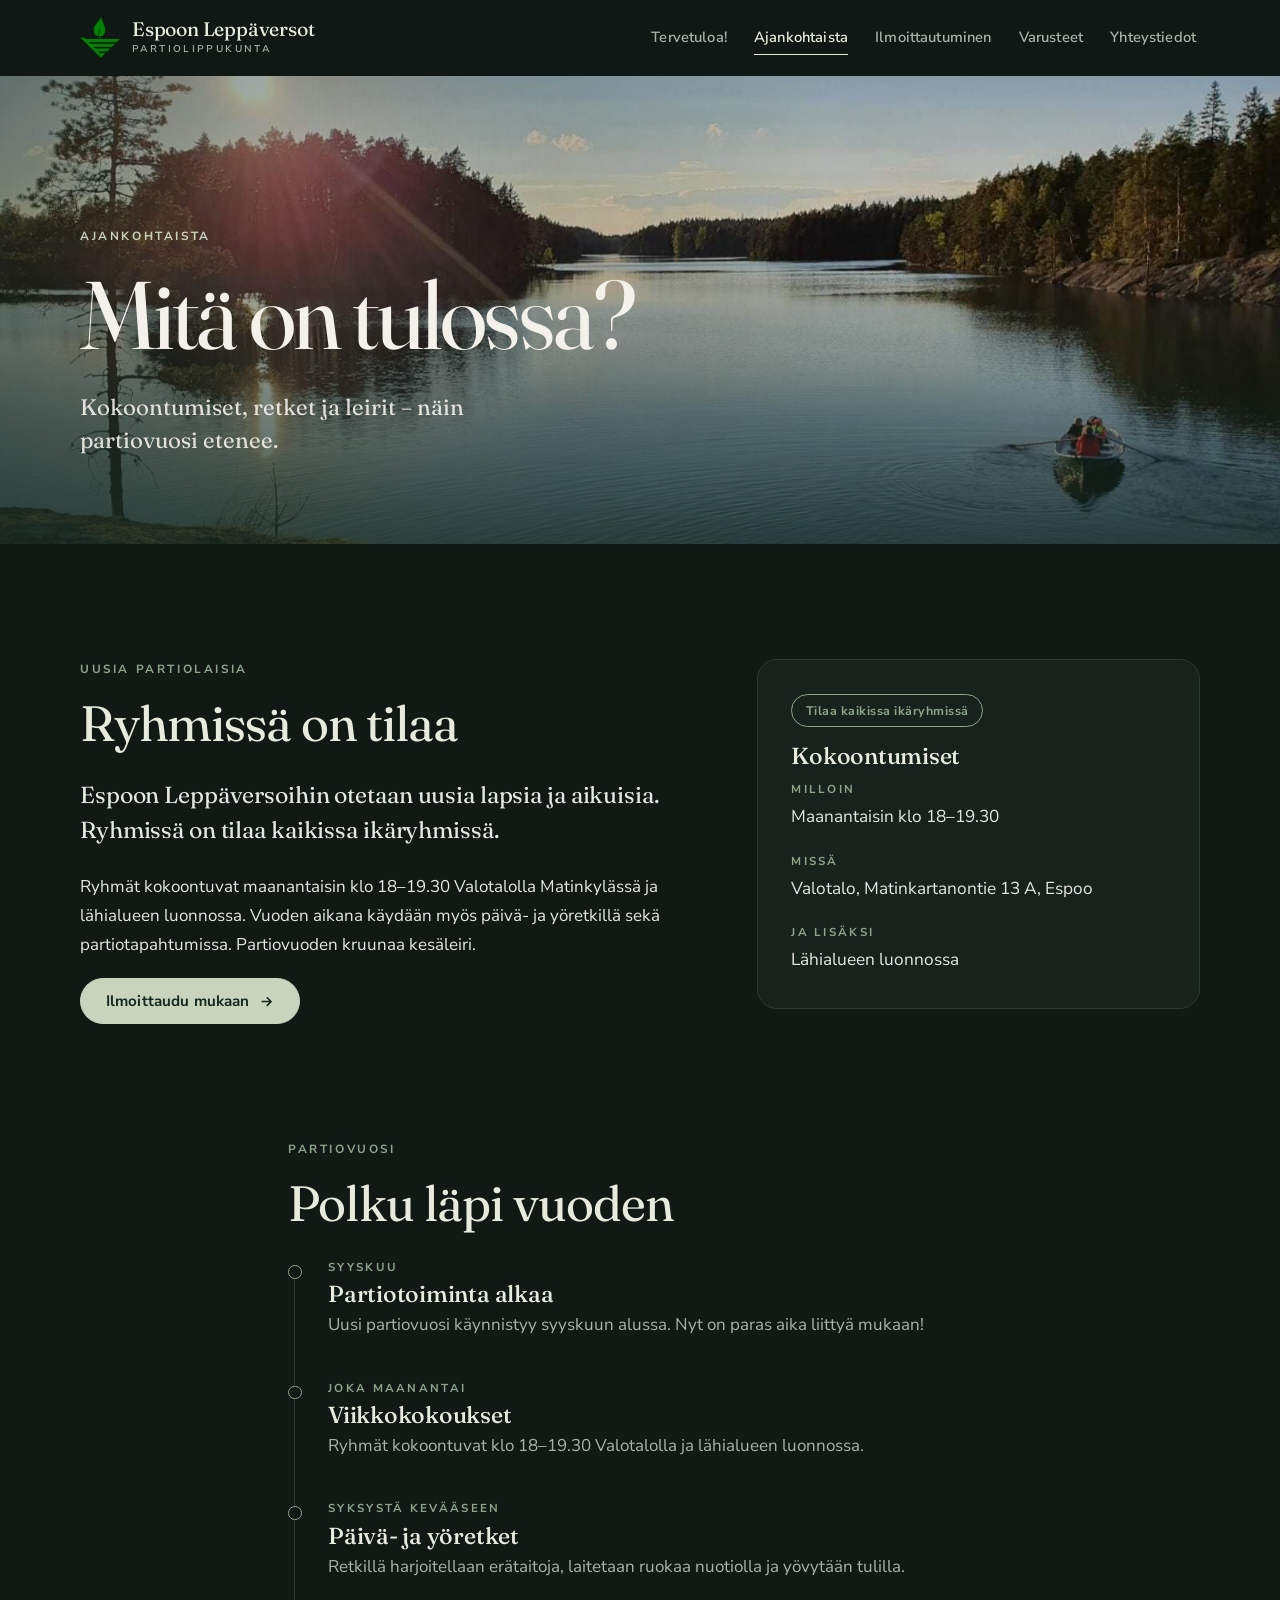
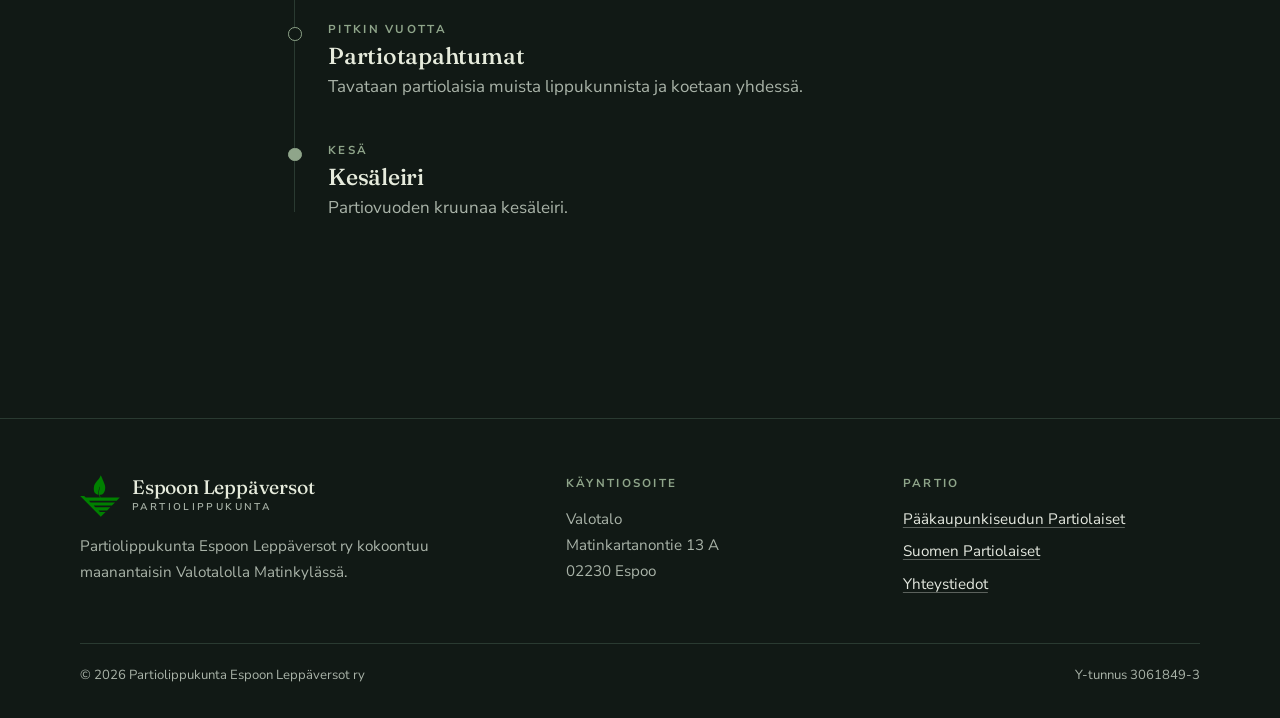
==== commit 4adf2f5d: "changing all the users to follow dark theme" ====
--- a/ajankohtaista/index.html
+++ b/ajankohtaista/index.html
@@ -5,7 +5,7 @@
   <meta name="viewport" content="width=device-width, initial-scale=1">
   <title>Ajankohtaista – Espoon Leppäversot</title>
   <meta name="description" content="Espoon Leppäversot kokoontuu maanantaisin klo 18–19.30 Valotalolla Matinkylässä. Ryhmissä on tilaa kaikissa ikäryhmissä.">
-  <meta name="theme-color" content="#f4f1ea">
+  <meta name="theme-color" content="#111915">
   <meta property="og:title" content="Ajankohtaista – Espoon Leppäversot">
   <meta property="og:description" content="Espoon Leppäversot kokoontuu maanantaisin klo 18–19.30 Valotalolla Matinkylässä. Ryhmissä on tilaa kaikissa ikäryhmissä.">
   <meta property="og:image" content="../assets/img/jarvi.jpg">
--- a/assets/css/style.css
+++ b/assets/css/style.css
@@ -47,14 +47,15 @@
   --cream: #f4f1ea;
   --brass: #a8834a;
 
-  --bg: var(--cream);
-  --surface: #faf8f3;
-  --ink: #1f2622;
-  --ink-soft: #57615a;
-  --line: #d9d5c9;
-  --heading: var(--pine);
-  --accent: var(--moss);
-  --link: var(--pine);
+  /* one dark green-black theme for every visitor, regardless of OS setting */
+  --bg: #111915;
+  --surface: #17221c;
+  --ink: #e4e8df;
+  --ink-soft: #a9b3a8;
+  --line: #2a3a31;
+  --heading: #e6ebdc;
+  --accent: var(--sage);
+  --link: var(--lichen);
 
   --font-display: "Fraunces", "Iowan Old Style", "Palatino Linotype", Georgia, serif;
   --font-body: "Nunito Sans", system-ui, -apple-system, "Segoe UI", Roboto, sans-serif;
@@ -66,21 +67,7 @@
   --header-h: 4.75rem;
   --ease: cubic-bezier(.2, .7, .2, 1);
 
-  color-scheme: light;
-}
-
-@media (prefers-color-scheme: dark) {
-  :root {
-    --bg: #111915;
-    --surface: #17221c;
-    --ink: #e4e8df;
-    --ink-soft: #a9b3a8;
-    --line: #2a3a31;
-    --heading: #e6ebdc;
-    --accent: var(--sage);
-    --link: var(--lichen);
-    color-scheme: dark;
-  }
+  color-scheme: dark;
 }
 
 /* 3. Base ---------------------------------------------------------------- */
@@ -392,10 +379,9 @@
 .btn--light:hover { --btn-bg: #fff; --btn-line: #fff; }
 .btn--small { padding: .5rem 1rem; font-size: .85rem; }
 
-@media (prefers-color-scheme: dark) {
-  .btn { --btn-bg: var(--lichen); --btn-ink: var(--pine-deep); }
-  .btn:hover { --btn-bg: #dfe6d5; --btn-line: #dfe6d5; }
-}
+/* buttons on the dark theme: light lichen fill so they stand out */
+.btn { --btn-bg: var(--lichen); --btn-ink: var(--pine-deep); }
+.btn:hover { --btn-bg: #dfe6d5; --btn-line: #dfe6d5; }
 
 .card {
   background: var(--surface);
